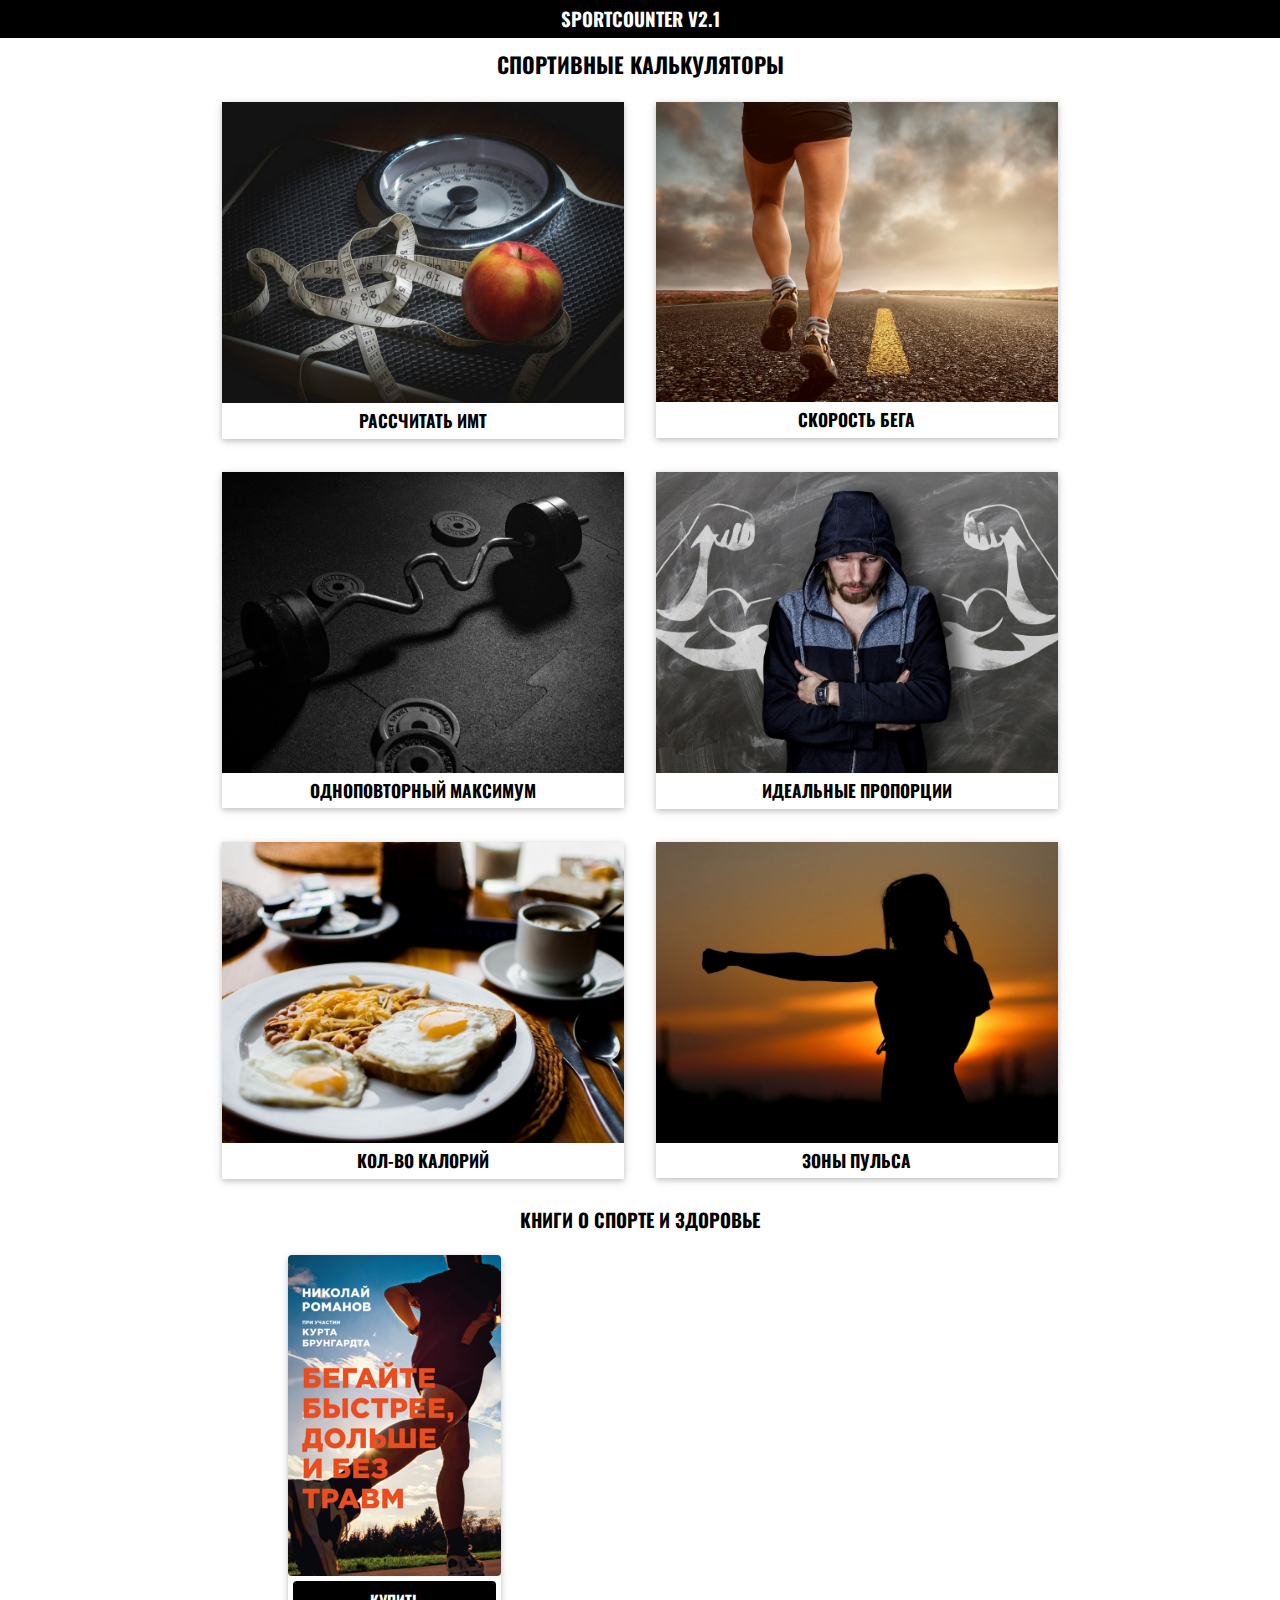
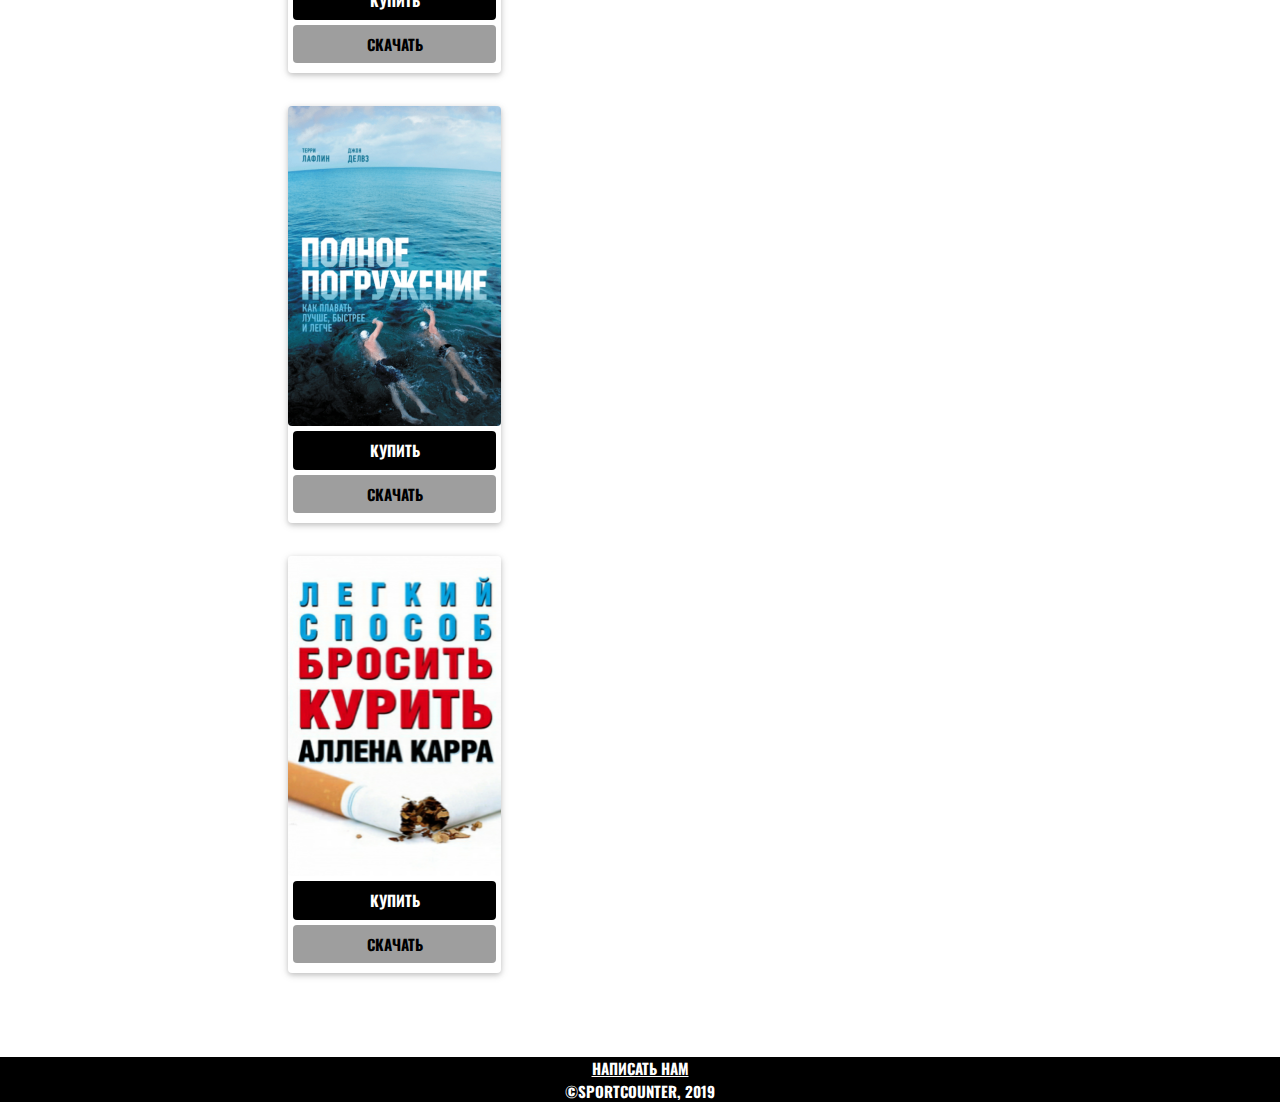
==== index.html @ d6e52f1c "Update index.html" ====
<!DOCTYPE html>
<html>
  <head>
    <meta charset="utf-8">
    <title>SportCounter</title>
    <meta charset="utf-8"> <meta http-equiv="X-UA-Compatible" content="IE=edge">
    <meta name="viewport" content="width=device-width, initial-scale=1">
    <link href="https://fonts.googleapis.com/css?family=Oswald&display=swap" rel="stylesheet">
    <link rel="stylesheet" href="https://www.w3schools.com/w3css/4/w3.css">
    <link rel="stylesheet" href="css/best.css">
    <link rel="shortcut icon" type="image/x-icon" href="logo.jpg"/>
  </head>
  <body>
    <header>
      SPORTCOUNTER v2.1
    </header>
    <article class="calculators w3-content" style="max-width:900px">
      <div class="name">
        Спортивные калькуляторы
      </div>
      <section class="w3-container">
        <div class="w3-panel w3-half">
          <div class="w3-card">
            <img src="1.jpg" alt="" width="100%">
            <div class="text">
              Рассчитать ИМТ
            </div>
          </div>
        </div>
        <div class="w3-panel w3-half">
          <div class="w3-card">
            <img src="2.jpg" alt="" width="100%">
            <div class="text">
              Скорость бега
            </div>
          </div>
        </div>
      </section>
      <section class="w3-container">
        <div class="w3-panel w3-half">
          <div class="w3-card">
            <img src="3.jpg" alt="" width="100%">
            <div class="text">
              Одноповторный максимум
            </div>
          </div>
        </div>
        <div class="w3-panel w3-half">
          <div class="w3-card">
            <img src="4.jpg" alt="" width="100%">
            <div class="text">
              Идеальные пропорции
            </div>
          </div>
        </div>
      </section>
      <section class="w3-container">
        <div class="w3-panel w3-half">
          <div class="w3-card">
            <img src="5.jpg" alt="" width="100%">
            <div class="text">
              Кол-во калорий
            </div>
          </div>
        </div>
        <div class="w3-panel w3-half">
          <div class="w3-card">
            <img src="6.jpg" alt="" width="100%">
            <div class="text">
              Зоны пульса
            </div>
          </div>
        </div>
      </section>
    </article>
    <article class="books w3-content" style="max-width:800px">
      <div class="name">
        Книги о спорте и здоровье
      </div>
      <section class="w3-container">
        <div class="w3-container">
        <div class="w3-panel w3-third">
          <div class="w3-card w3-round">
            <img src="20190611_145153.png" alt="" width="100%" class="w3-round">
            <div class="text">
            <button type="button" name="button" class="w3-btn w3-round w3-black" style="width:100%">
              КУПИТЬ
            </button><br>
            <button type="button" name="button" class="w3-btn w3-round w3-gray" style="width:100%">
              СКАЧАТЬ
            </button>
            </div>
          </div>
        </div>
          </div>
          <div class="w3-container">
        <div class="w3-panel w3-third">
          <div class="w3-card w3-round">
            <img src="20190611_145228.jpg" alt="" width="100%" class="w3-round">
            <div class="text">
            <button type="button" name="button" class="w3-btn w3-round w3-black" style="width:100%">
              КУПИТЬ
            </button><br>
            <button type="button" name="button" class="w3-btn w3-round w3-gray" style="width:100%">
              СКАЧАТЬ
            </button>
            </div>
          </div>
        </div>
            </div>
            <div class="w3-container">
        <div class="w3-panel w3-third">
          <div class="w3-card w3-round">
            <img src="20190611_145525.jpg" alt="" width="100%" class="w3-round">
            <div class="text">
            <button type="button" name="button" class="w3-btn w3-round w3-black" style="width:100%">
              КУПИТЬ
            </button><br>
            <button type="button" name="button" class="w3-btn w3-round w3-gray" style="width:100%">
              СКАЧАТЬ
            </button>
            </div>
          </div>
          </div>
        </div>
      </section>
    </article>
    <br><br><br>
    <footer>
      <a href="mailto:memmixer@yandex.ru">Написать нам</a>
      <div class="copyright">
        ©SPORTCOUNTER, 2019
      </div>
    </footer>
  </body>
</html>
---- css/best.css ----
body {
  font-family: 'Oswald', sans-serif;
  margin: 0;
  text-transform: uppercase;
  font-weight: bold;
  background-color: white;
  text-align: center;
}
.name {
  font-size: 125%;
  margin-top: 10px;
  margin-bottom: 5px;
}
header {
  background-color: black;
  color: white;
  padding: 5px;
  font-size: 125%;
}
.margin {
  margin-top: 15px;
  margin-bottom: 15px;
}
.text {
  padding: 5px;
}
footer {
  background-color: black;
  color: white;
}
.calculators {
  font-size: 115%;
}
.w3-btn {
  margin-bottom: 5px;
}
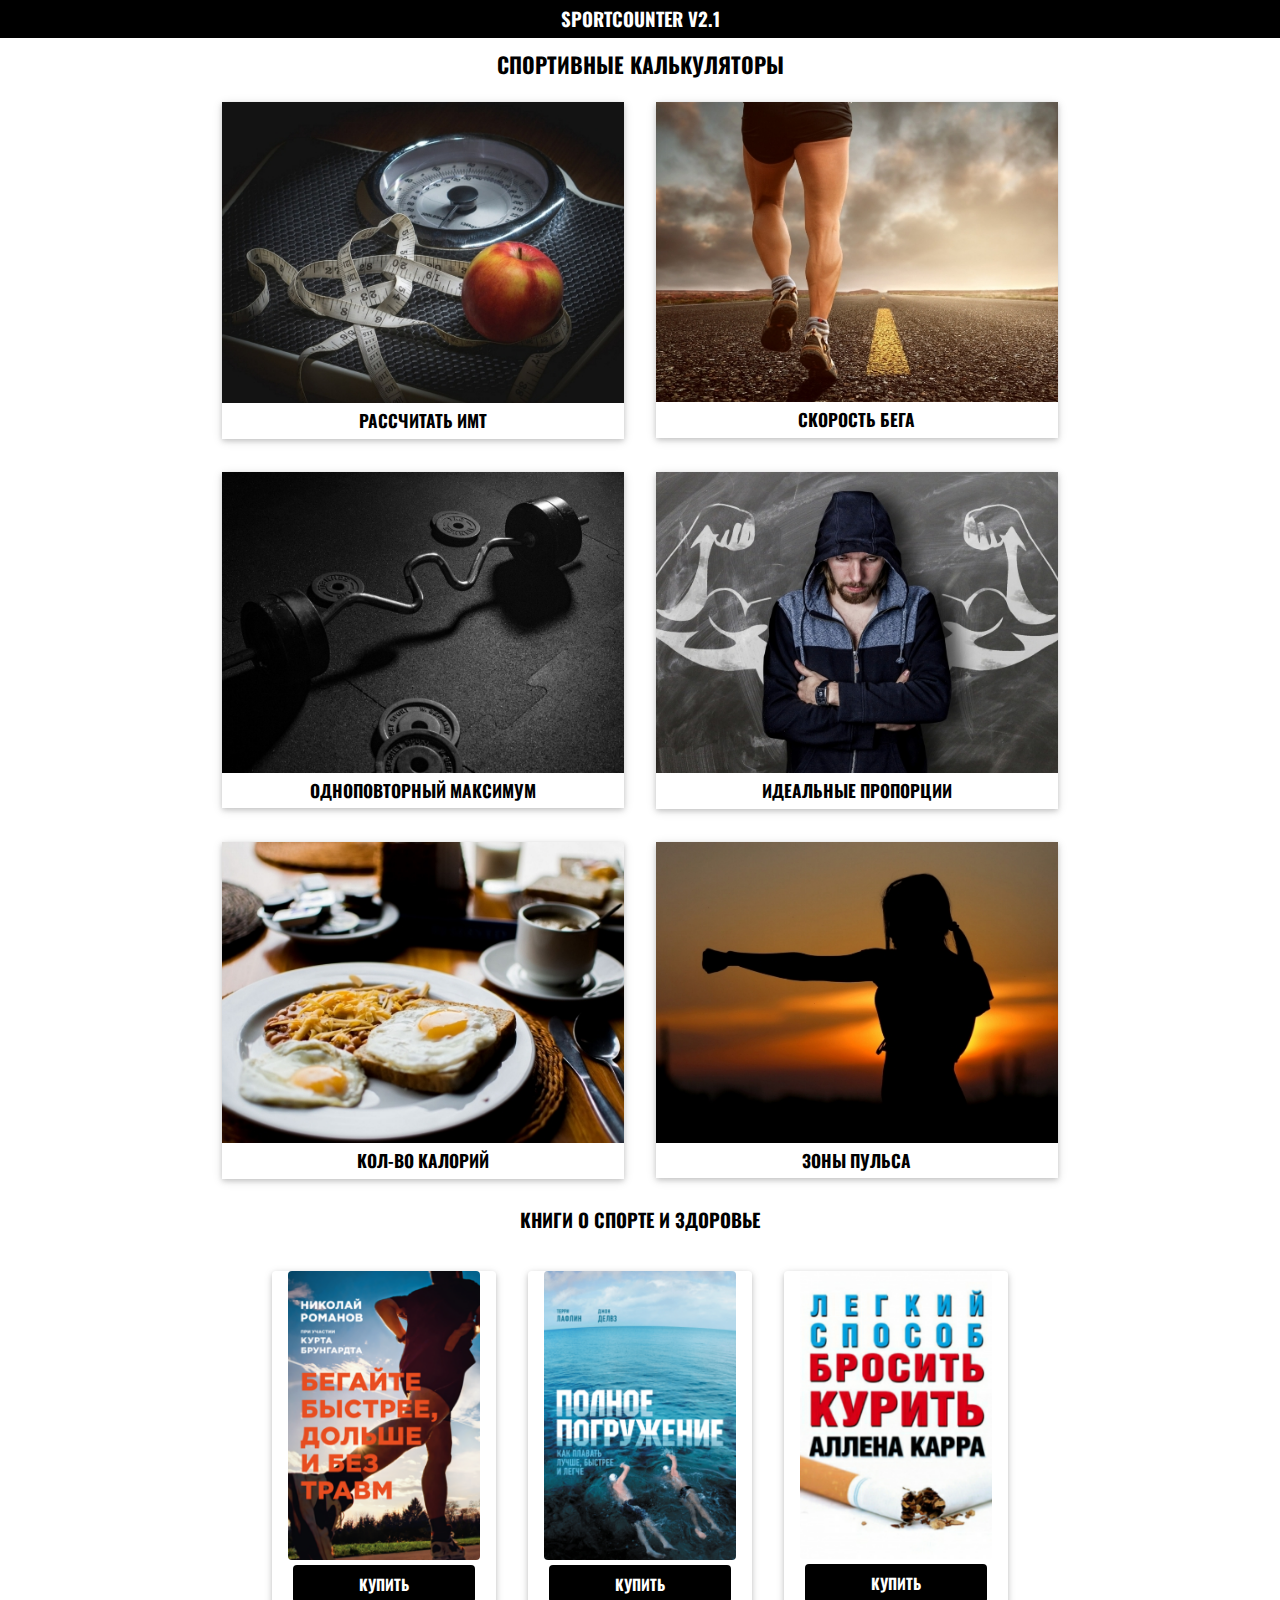
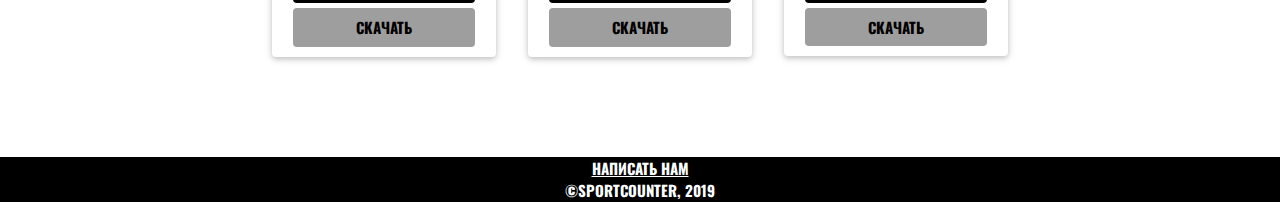
==== commit 5cf5af4c: "Update index.html" ====
--- a/index.html
+++ b/index.html
@@ -78,9 +78,9 @@
         Книги о спорте и здоровье
       </div>
       <section class="w3-container">
-        <div class="w3-container">
+        
         <div class="w3-panel w3-third">
-          <div class="w3-card w3-round">
+          <div class="w3-panel w3-card w3-round">
             <img src="20190611_145153.png" alt="" width="100%" class="w3-round">
             <div class="text">
             <button type="button" name="button" class="w3-btn w3-round w3-black" style="width:100%">
@@ -91,11 +91,9 @@
             </button>
             </div>
           </div>
-        </div>
           </div>
-          <div class="w3-container">
         <div class="w3-panel w3-third">
-          <div class="w3-card w3-round">
+          <div class="w3-panel w3-card w3-round">
             <img src="20190611_145228.jpg" alt="" width="100%" class="w3-round">
             <div class="text">
             <button type="button" name="button" class="w3-btn w3-round w3-black" style="width:100%">
@@ -105,12 +103,10 @@
               СКАЧАТЬ
             </button>
             </div>
-          </div>
         </div>
             </div>
-            <div class="w3-container">
         <div class="w3-panel w3-third">
-          <div class="w3-card w3-round">
+          <div class="w3-panel w3-card w3-round">
             <img src="20190611_145525.jpg" alt="" width="100%" class="w3-round">
             <div class="text">
             <button type="button" name="button" class="w3-btn w3-round w3-black" style="width:100%">
@@ -120,7 +116,6 @@
               СКАЧАТЬ
             </button>
             </div>
-          </div>
           </div>
         </div>
       </section>
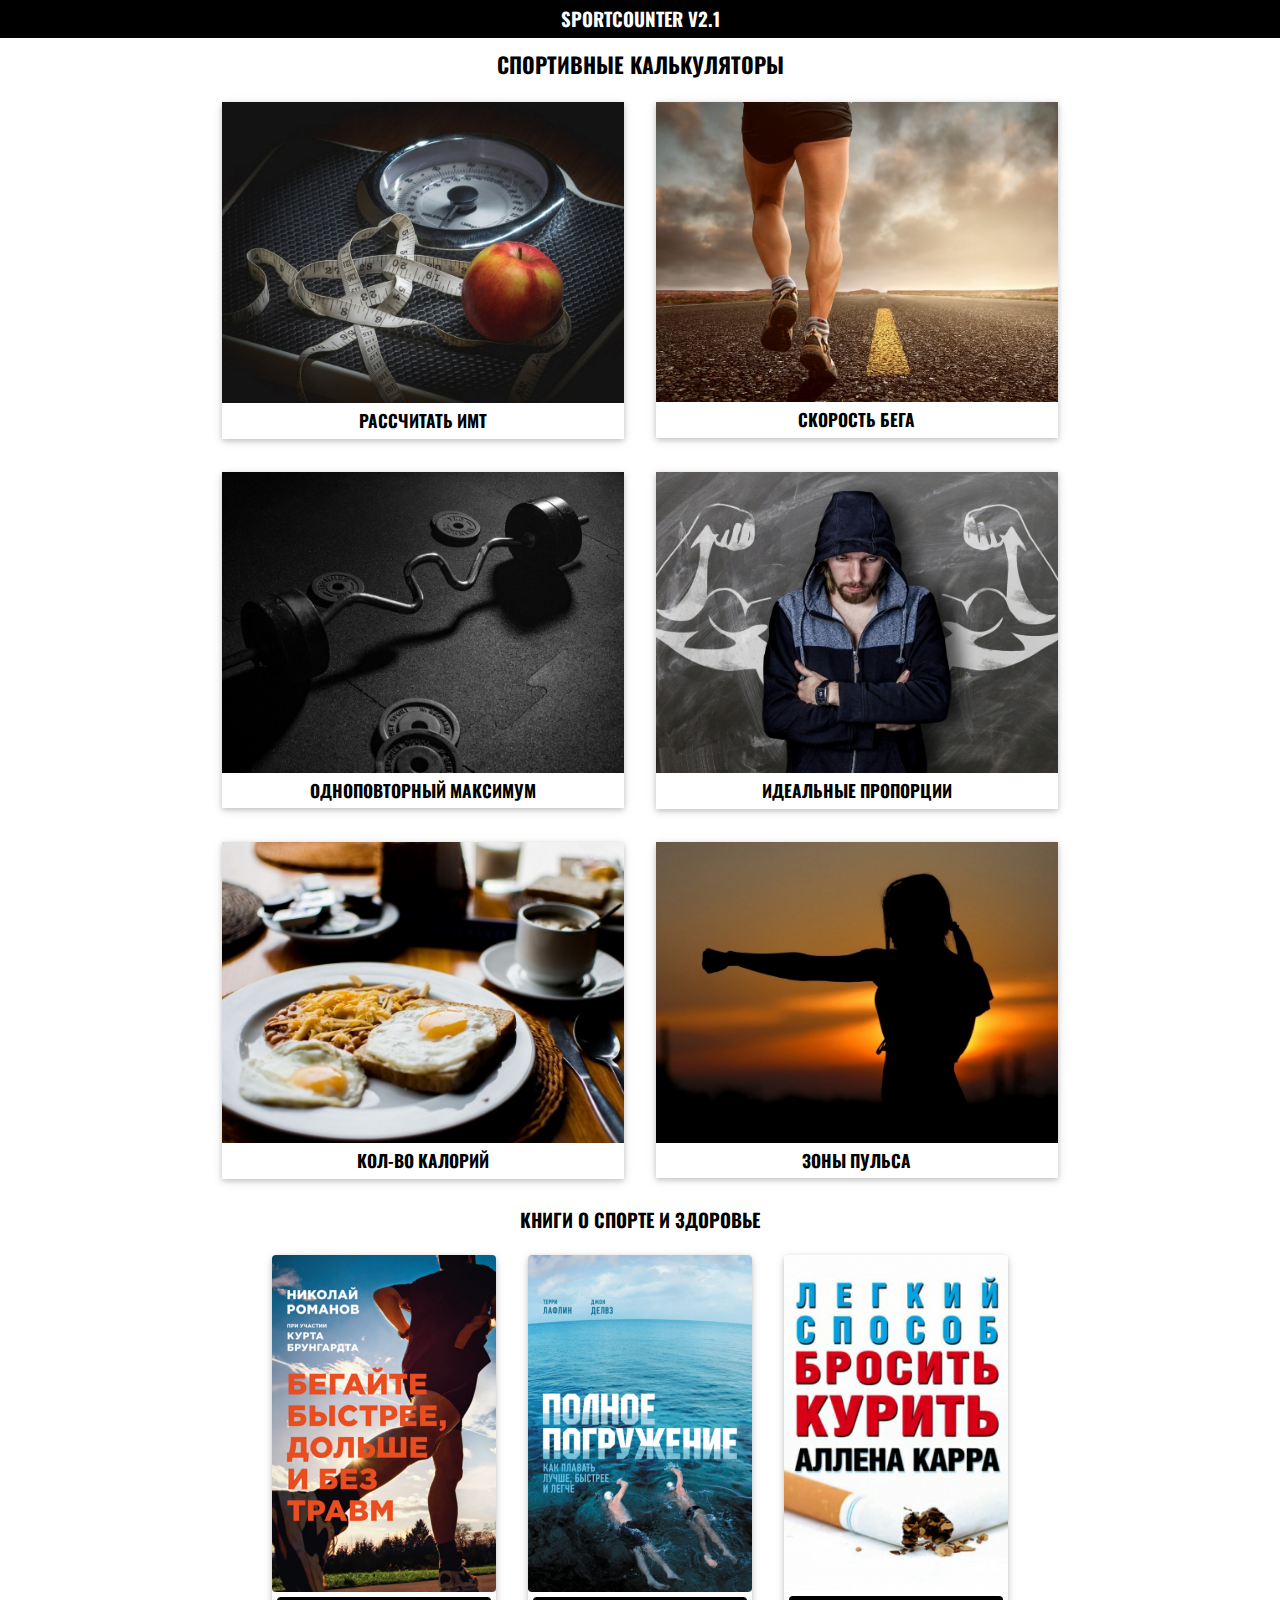
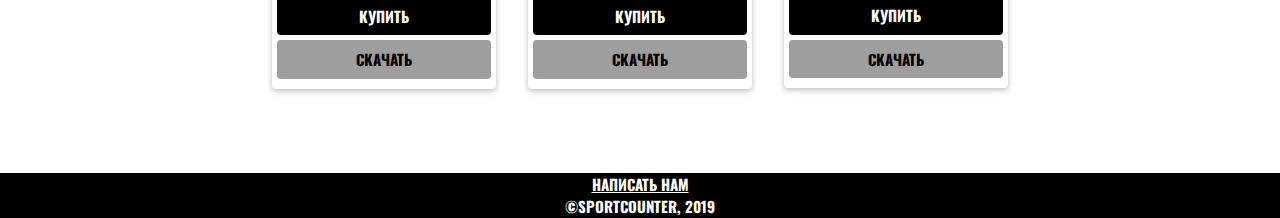
==== commit 962d1d89: "Update index.html" ====
--- a/index.html
+++ b/index.html
@@ -79,8 +79,8 @@
       </div>
       <section class="w3-container">
         
-        <div class="w3-panel w3-third">
-          <div class="w3-panel w3-card w3-round">
+        <div class="w3-panel w3-container w3-third">
+          <div class="w3-card w3-round">
             <img src="20190611_145153.png" alt="" width="100%" class="w3-round">
             <div class="text">
             <button type="button" name="button" class="w3-btn w3-round w3-black" style="width:100%">
@@ -92,8 +92,8 @@
             </div>
           </div>
           </div>
-        <div class="w3-panel w3-third">
-          <div class="w3-panel w3-card w3-round">
+        <div class="w3-panel w3-container w3-third">
+          <div class="w3-card w3-round">
             <img src="20190611_145228.jpg" alt="" width="100%" class="w3-round">
             <div class="text">
             <button type="button" name="button" class="w3-btn w3-round w3-black" style="width:100%">
@@ -105,8 +105,8 @@
             </div>
         </div>
             </div>
-        <div class="w3-panel w3-third">
-          <div class="w3-panel w3-card w3-round">
+        <div class="w3-panel w3-container w3-third">
+          <div class="w3-card w3-round">
             <img src="20190611_145525.jpg" alt="" width="100%" class="w3-round">
             <div class="text">
             <button type="button" name="button" class="w3-btn w3-round w3-black" style="width:100%">
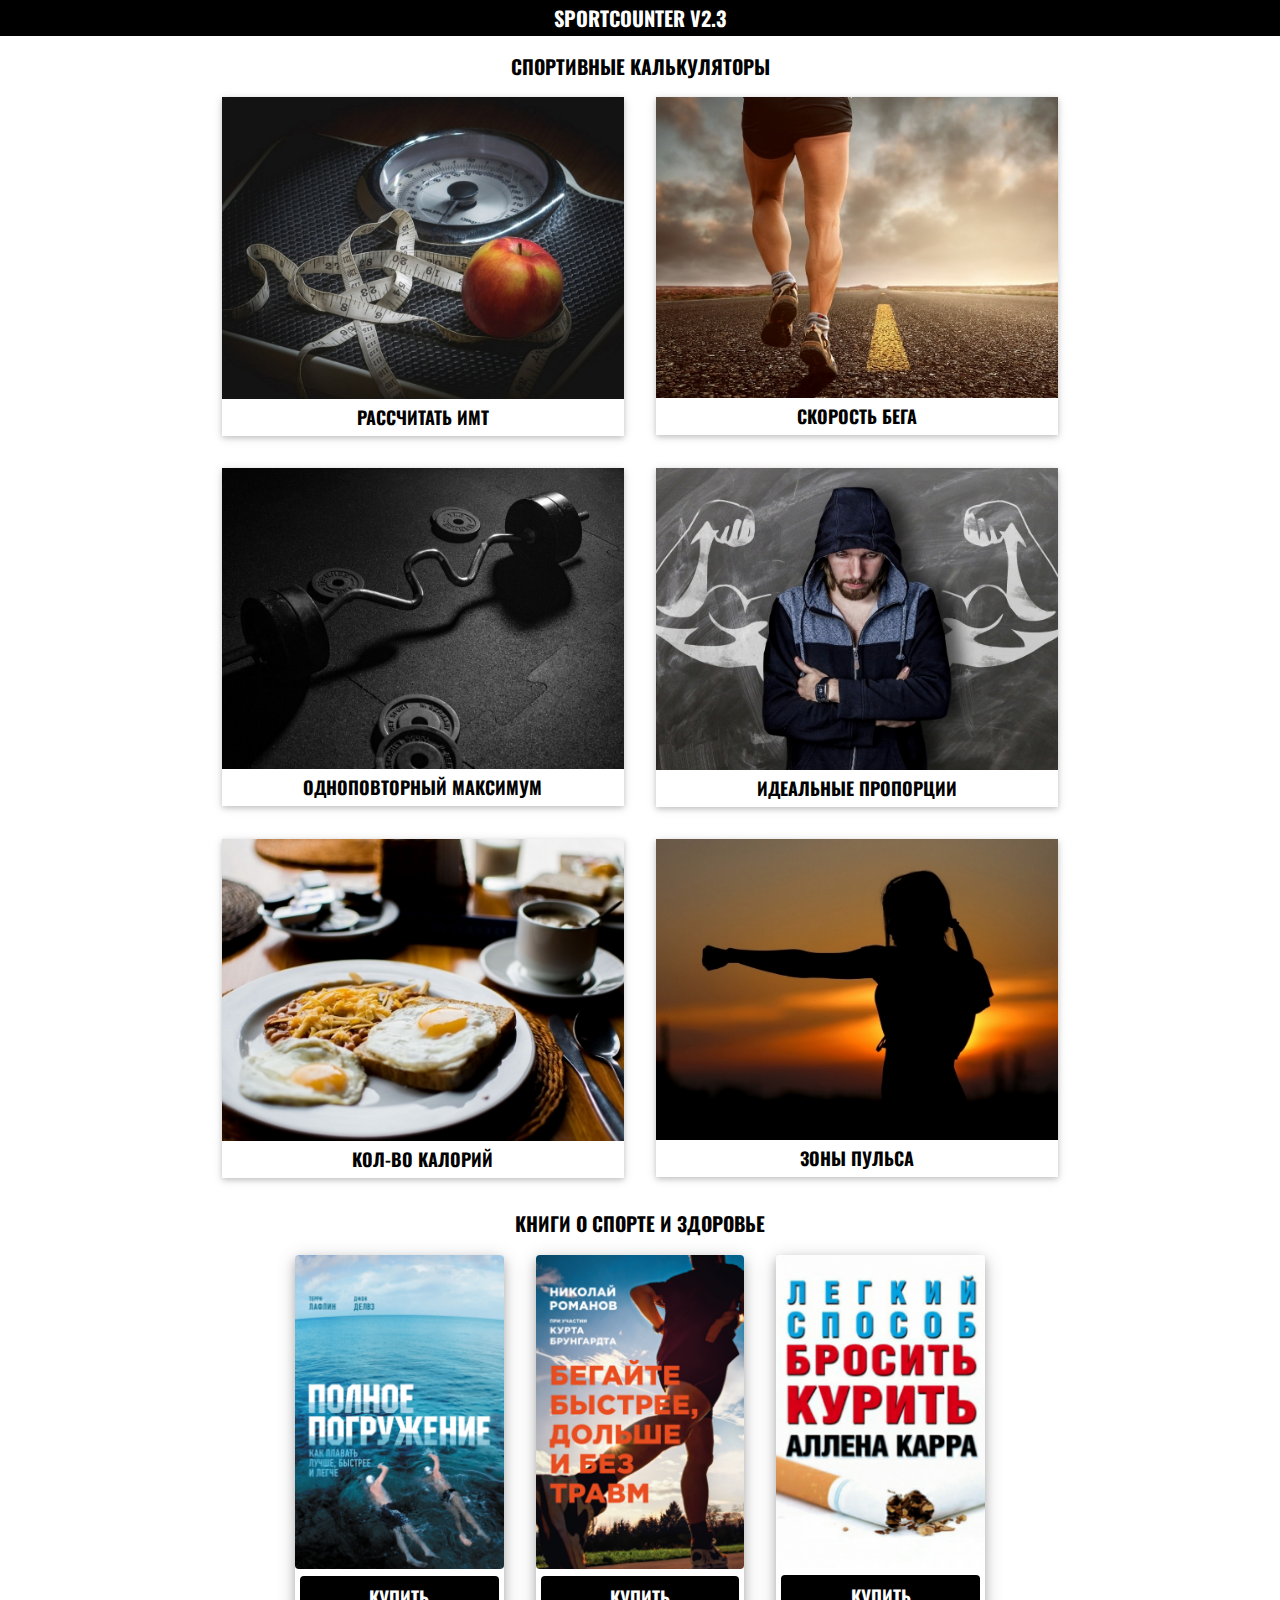
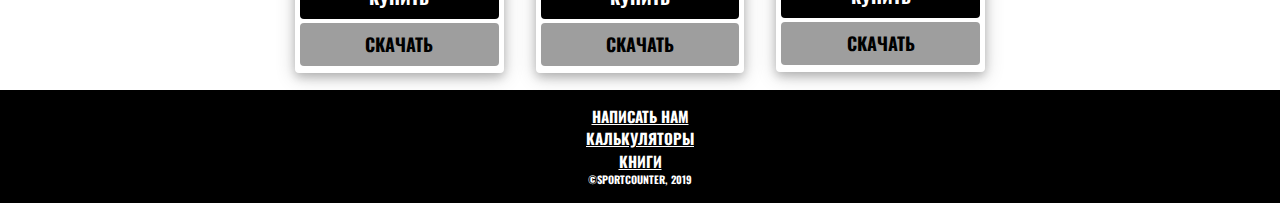
==== commit 2017038d: "Add files via upload" ====
--- a/index.html
+++ b/index.html
@@ -1,37 +1,37 @@
 <!DOCTYPE html>
 <html>
   <head>
-    <meta charset="utf-8">
-    <title>SportCounter</title>
-    <meta charset="utf-8"> <meta http-equiv="X-UA-Compatible" content="IE=edge">
-    <meta name="viewport" content="width=device-width, initial-scale=1">
-    <link href="https://fonts.googleapis.com/css?family=Oswald&display=swap" rel="stylesheet">
-    <link rel="stylesheet" href="https://www.w3schools.com/w3css/4/w3.css">
-    <link rel="stylesheet" href="css/best.css">
-    <link rel="shortcut icon" type="image/x-icon" href="logo.jpg"/>
+  <title>SportCounter</title>
+  <meta charset="utf-8">
+  <meta http-equiv="X-UA-Compatible" content="IE=edge">
+  <meta name="viewport" content="width=device-width, initial-scale=1">
+  <link rel="shortcut icon" type="image/x-icon" href="img/logo.jpg">
+  <link rel="stylesheet" href="https://www.w3schools.com/w3css/4/w3.css">
+  <link rel="stylesheet" type="text/css" href="css/styler.css">
+  <link href="https://fonts.googleapis.com/css?family=Oswald&display=swap" rel="stylesheet">
   </head>
   <body>
     <header>
-      SPORTCOUNTER v2.1
+      SportCounter v2.3
     </header>
-    <article class="calculators w3-content" style="max-width:900px">
-      <div class="name">
+    <article class="calculators w3-content" id="calculators" style="max-width:900px">
+      <section class="name w3-container">
         Спортивные калькуляторы
-      </div>
+      </section>
       <section class="w3-container">
         <div class="w3-panel w3-half">
           <div class="w3-card">
-            <img src="1.jpg" alt="" width="100%">
+            <img src="img/1.jpg" alt="" width="100%">
             <div class="text">
-              Рассчитать ИМТ
+            Рассчитать ИМТ
             </div>
           </div>
         </div>
         <div class="w3-panel w3-half">
           <div class="w3-card">
-            <img src="2.jpg" alt="" width="100%">
+            <img src="img/2.jpg" alt="" width="100%">
             <div class="text">
-              Скорость бега
+            Скорость бега
             </div>
           </div>
         </div>
@@ -39,17 +39,17 @@
       <section class="w3-container">
         <div class="w3-panel w3-half">
           <div class="w3-card">
-            <img src="3.jpg" alt="" width="100%">
+            <img src="img/3.jpg" alt="" width="100%">
             <div class="text">
-              Одноповторный максимум
+            Одноповторный максимум
             </div>
           </div>
         </div>
         <div class="w3-panel w3-half">
           <div class="w3-card">
-            <img src="4.jpg" alt="" width="100%">
+            <img src="img/4.jpg" alt="" width="100%">
             <div class="text">
-              Идеальные пропорции
+            Идеальные пропорции
             </div>
           </div>
         </div>
@@ -57,75 +57,71 @@
       <section class="w3-container">
         <div class="w3-panel w3-half">
           <div class="w3-card">
-            <img src="5.jpg" alt="" width="100%">
+            <img src="img/5.jpg" alt="" width="100%">
             <div class="text">
-              Кол-во калорий
+            Кол-во калорий
             </div>
           </div>
         </div>
         <div class="w3-panel w3-half">
           <div class="w3-card">
-            <img src="6.jpg" alt="" width="100%">
+            <img src="img/6.jpg" alt="" width="100%">
             <div class="text">
-              Зоны пульса
+            Зоны пульса
             </div>
           </div>
         </div>
       </section>
     </article>
-    <article class="books w3-content" style="max-width:800px">
-      <div class="name">
+    <article class="books w3-content" id="books" style="max-width:850px">
+      <section class="w3-container">
+      <section class="name">
         Книги о спорте и здоровье
-      </div>
+      </section>
       <section class="w3-container">
-        
-        <div class="w3-panel w3-container w3-third">
-          <div class="w3-card w3-round">
-            <img src="20190611_145153.png" alt="" width="100%" class="w3-round">
+      <section class="w3-container">
+      <section class="w3-container">
+        <div class="w3-panel w3-third">
+          <div class="w3-card-4 w3-round">
+            <img src="img/book1.jpg" alt="" width="100%" class="w3-round">
             <div class="text">
-            <button type="button" name="button" class="w3-btn w3-round w3-black" style="width:100%">
-              КУПИТЬ
-            </button><br>
-            <button type="button" name="button" class="w3-btn w3-round w3-gray" style="width:100%">
-              СКАЧАТЬ
-            </button>
-            </div>
-          </div>
-          </div>
-        <div class="w3-panel w3-container w3-third">
-          <div class="w3-card w3-round">
-            <img src="20190611_145228.jpg" alt="" width="100%" class="w3-round">
-            <div class="text">
-            <button type="button" name="button" class="w3-btn w3-round w3-black" style="width:100%">
-              КУПИТЬ
-            </button><br>
-            <button type="button" name="button" class="w3-btn w3-round w3-gray" style="width:100%">
-              СКАЧАТЬ
-            </button>
-            </div>
-        </div>
-            </div>
-        <div class="w3-panel w3-container w3-third">
-          <div class="w3-card w3-round">
-            <img src="20190611_145525.jpg" alt="" width="100%" class="w3-round">
-            <div class="text">
-            <button type="button" name="button" class="w3-btn w3-round w3-black" style="width:100%">
-              КУПИТЬ
-            </button><br>
-            <button type="button" name="button" class="w3-btn w3-round w3-gray" style="width:100%">
-              СКАЧАТЬ
-            </button>
+              <button type="button" class="w3-btn w3-round w3-black" >КУПИТЬ</button><br>
+              <button type="button" class="w3-btn w3-round w3-gray">СКАЧАТЬ</button>
             </div>
           </div>
         </div>
+        <div class="w3-panel w3-third">
+          <div class="w3-card-4 w3-round">
+            <img src="img/book2.png" alt="" width="100%" class="w3-round">
+            <div class="text">
+              <button type="button" class="w3-btn w3-round w3-black" >КУПИТЬ</button><br>
+              <button type="button" class="w3-btn w3-round w3-gray">СКАЧАТЬ</button>
+            </div>
+          </div>
+        </div>
+        <div class="w3-panel w3-third">
+          <div class="w3-card-4 w3-round">
+            <img src="img/book3.jpg" alt="" width="100%" class="w3-round">
+            <div class="text">
+              <button type="button" class="w3-btn w3-round w3-black" >КУПИТЬ</button><br>
+              <button type="button" class="w3-btn w3-round w3-gray">СКАЧАТЬ</button>
+            </div>
+          </div>
+        </div>
+        </section>
+      </section>
+      </section>
       </section>
     </article>
-    <br><br><br>
     <footer>
-      <a href="mailto:memmixer@yandex.ru">Написать нам</a>
-      <div class="copyright">
-        ©SPORTCOUNTER, 2019
-      </div>
+        <a href="mailto:memmixer@yandex.ru">Написать нам</a>
+        <div class="menu">
+          <a href="#calculators">Калькуляторы</a><br>
+          <a href="#books">Книги</a>
+        </div>
+        <div class="copyright">
+          ©SPORTCOUNTER, 2019
+        </div>
     </footer>
   </body>
 </html>
--- a/css/styler.css
+++ b/css/styler.css
@@ -0,0 +1,37 @@
+body {
+  background-color: white;
+  text-align: center;
+  margin: 0;
+  font-weight: bold;
+  text-transform: uppercase;
+  font-family: 'Oswald', sans-serif;
+}
+header {
+background-color: black;
+color: white;
+font-size: 135%;
+padding: 3px;
+}
+.name {
+  margin-top: 15px;
+  font-size: 130%;
+  color: black;
+}
+.text {
+  padding: 5px;
+  font-size: 120%;
+}
+button {
+  width: 100%;
+  margin-top: 2px;
+  margin-bottom: 2px;
+}
+.copyright {
+  font-size: 70%;
+}
+footer {
+  background-color: black;
+  color: white;
+  padding-bottom: 15px;
+  padding-top: 15px;
+}
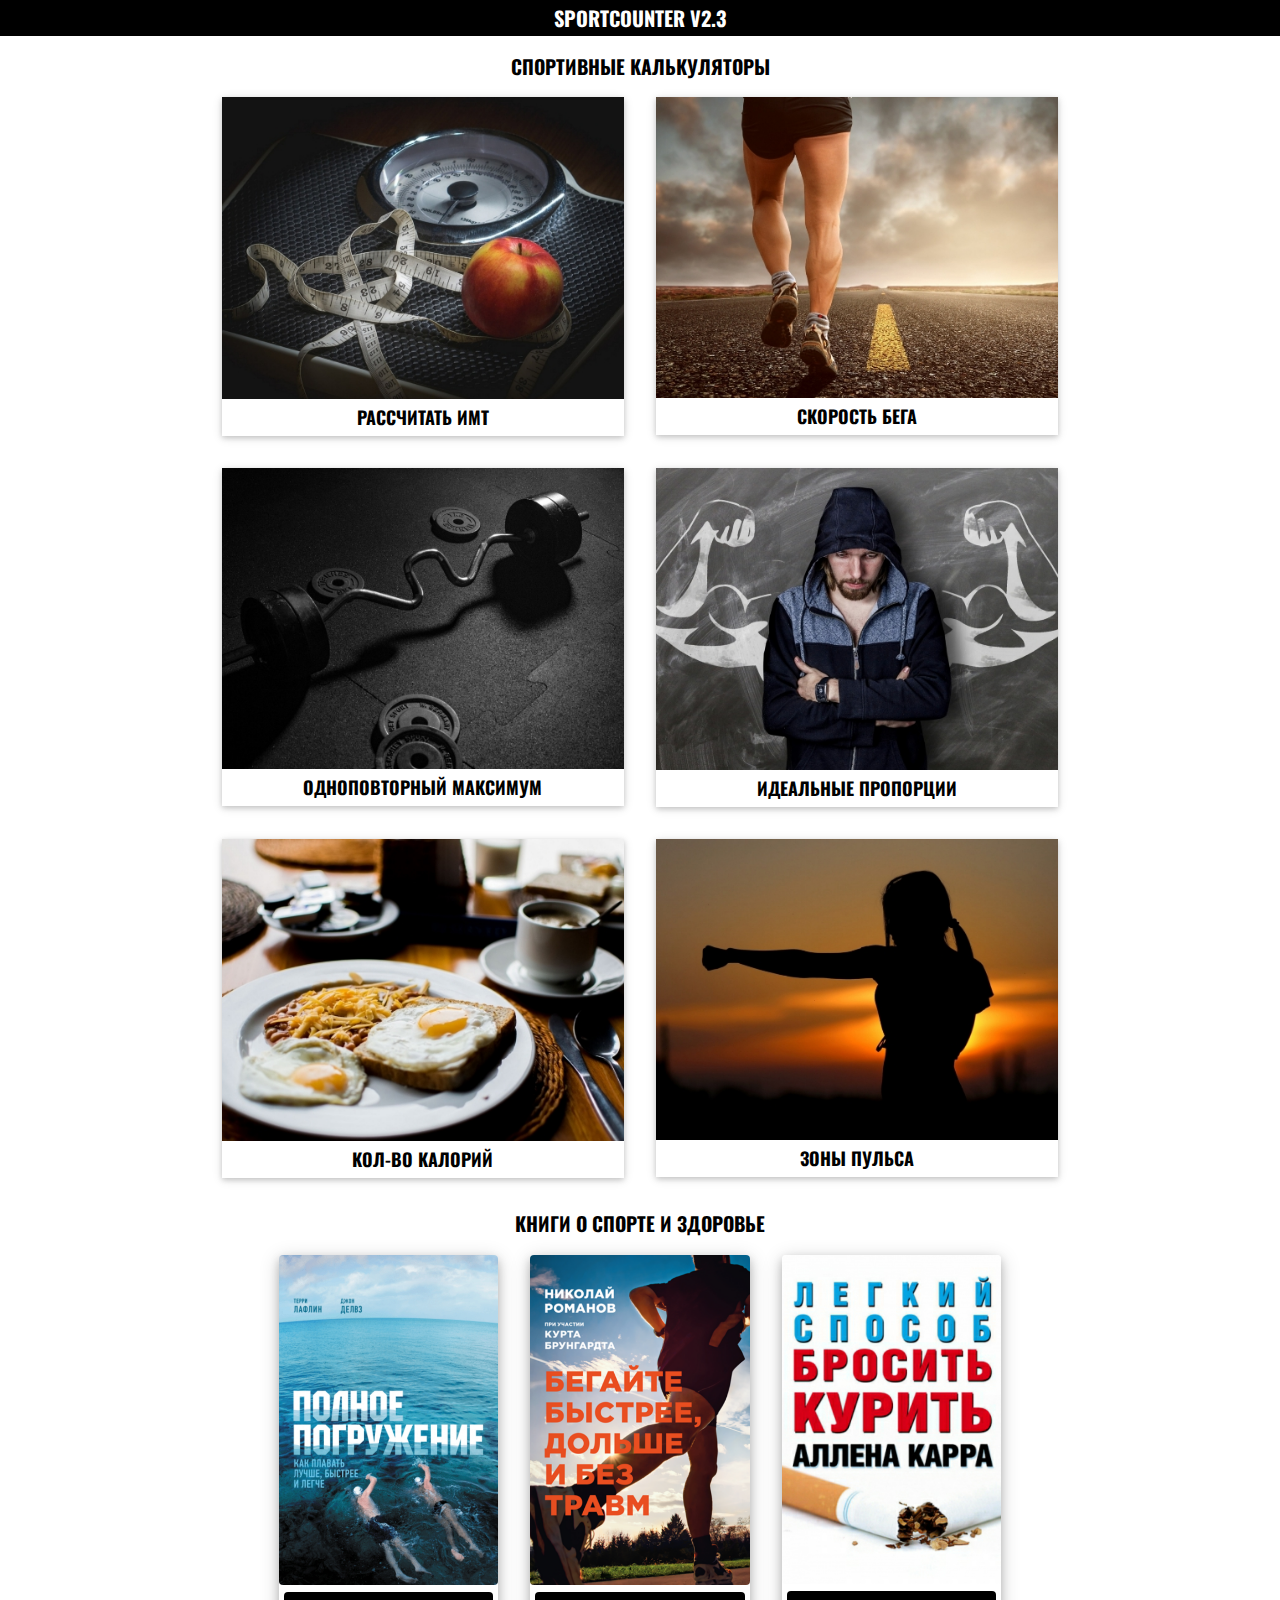
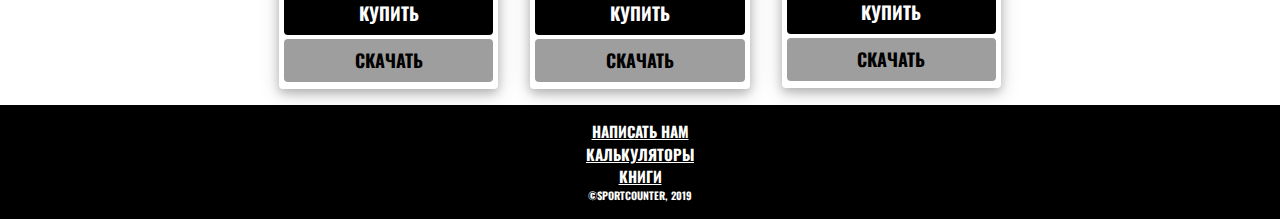
==== commit a01cd52c: "Update index.html" ====
--- a/index.html
+++ b/index.html
@@ -80,7 +80,6 @@
       </section>
       <section class="w3-container">
       <section class="w3-container">
-      <section class="w3-container">
         <div class="w3-panel w3-third">
           <div class="w3-card-4 w3-round">
             <img src="img/book1.jpg" alt="" width="100%" class="w3-round">
@@ -111,7 +110,6 @@
         </section>
       </section>
       </section>
-      </section>
     </article>
     <footer>
         <a href="mailto:memmixer@yandex.ru">Написать нам</a>
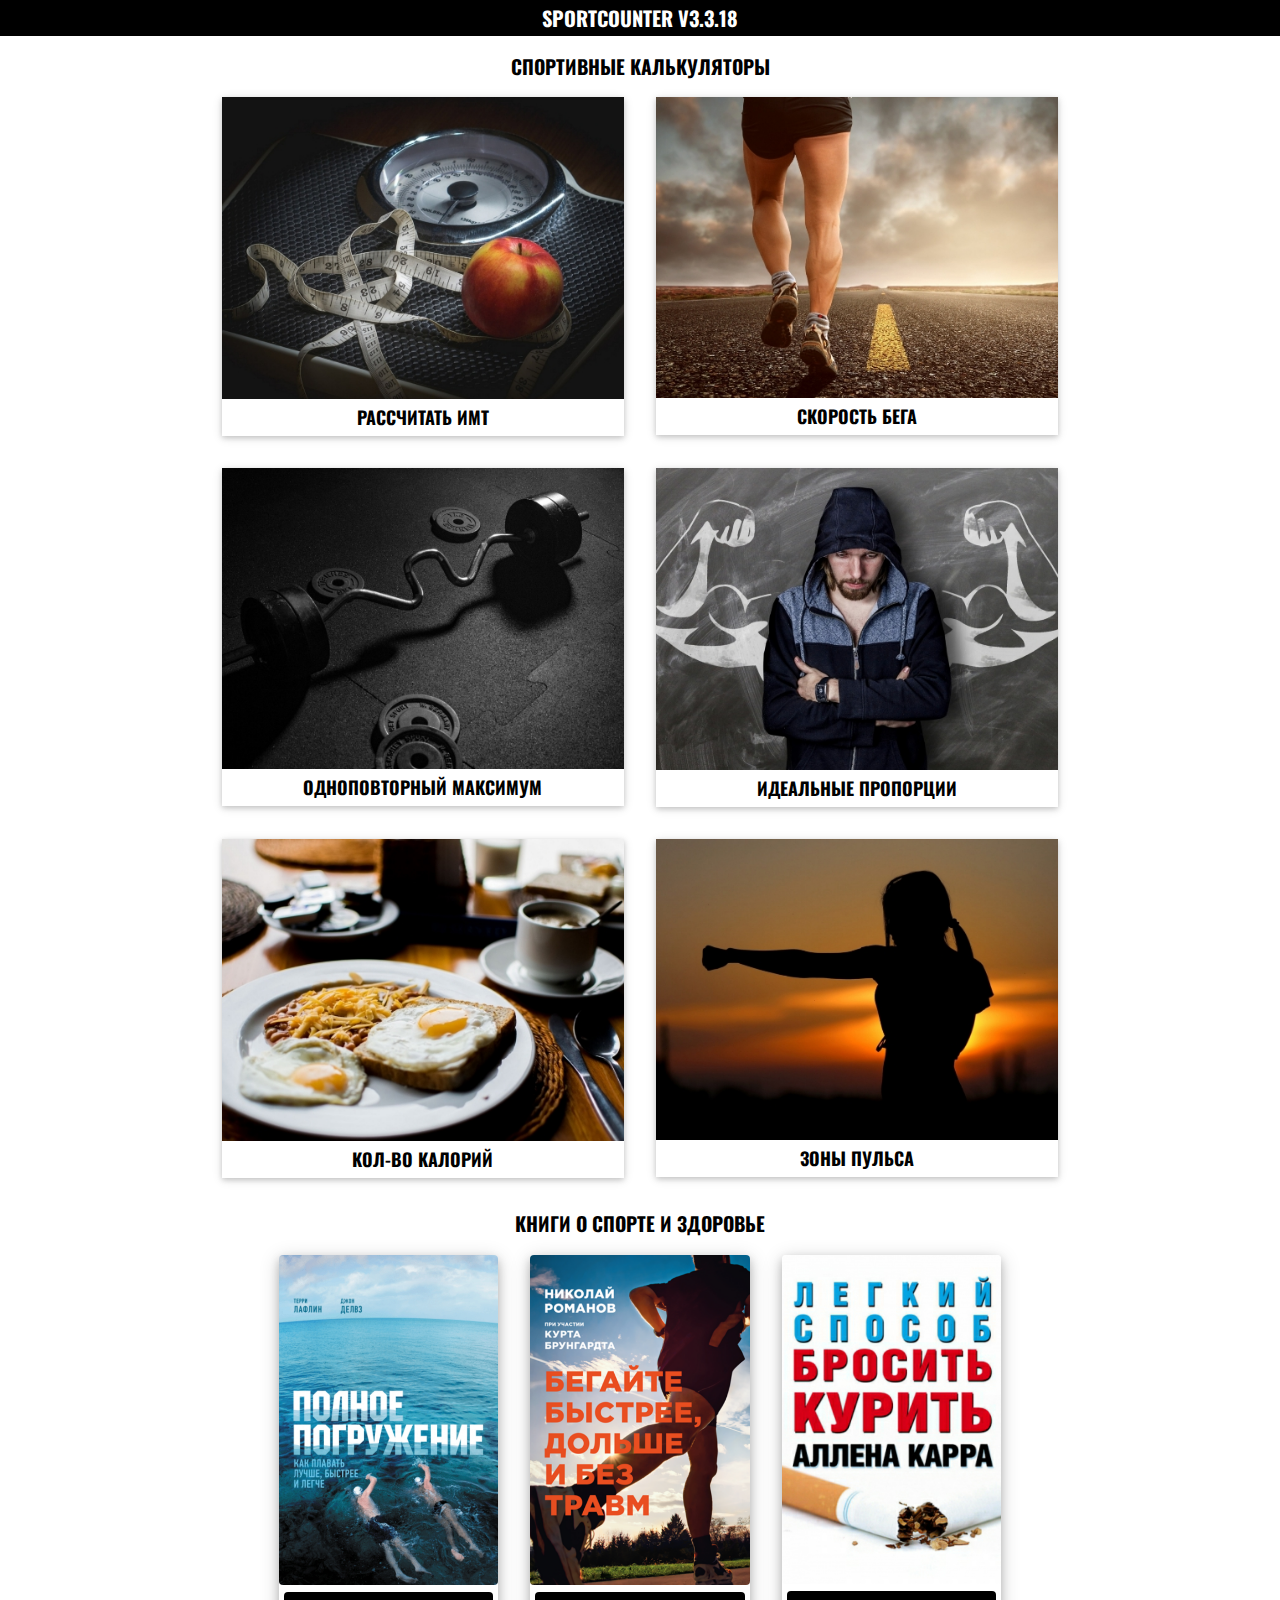
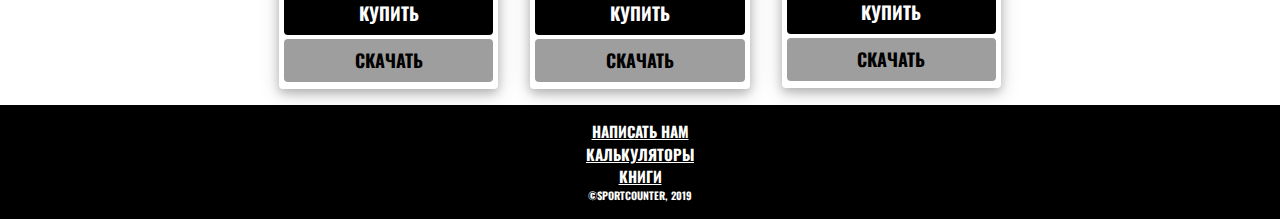
==== commit 0f179f2e: "Add files via upload" ====
--- a/index.html
+++ b/index.html
@@ -12,7 +12,7 @@
   </head>
   <body>
     <header>
-      SportCounter v2.3
+      SportCounter v3.3.18
     </header>
     <article class="calculators w3-content" id="calculators" style="max-width:900px">
       <section class="name w3-container">
@@ -21,17 +21,17 @@
       <section class="w3-container">
         <div class="w3-panel w3-half">
           <div class="w3-card">
-            <img src="img/1.jpg" alt="" width="100%">
+            <a href="imt.html"><img src="img/1.jpg" alt="" width="100%"></a>
             <div class="text">
-            Рассчитать ИМТ
+            <a href="imt.html">Рассчитать ИМТ</a>
             </div>
           </div>
         </div>
         <div class="w3-panel w3-half">
           <div class="w3-card">
-            <img src="img/2.jpg" alt="" width="100%">
+            <a href="speed.html"><img src="img/2.jpg" alt="" width="100%"></a>
             <div class="text">
-            Скорость бега
+            <a href="speed.html">Скорость бега</a>
             </div>
           </div>
         </div>
@@ -39,8 +39,8 @@
       <section class="w3-container">
         <div class="w3-panel w3-half">
           <div class="w3-card">
-            <img src="img/3.jpg" alt="" width="100%">
-            <div class="text">
+            <a href="max.html"><img src="img/3.jpg" alt="" width="100%"></a>
+            <a href="max.html"><div class="text"></a>
             Одноповторный максимум
             </div>
           </div>
@@ -84,8 +84,12 @@
           <div class="w3-card-4 w3-round">
             <img src="img/book1.jpg" alt="" width="100%" class="w3-round">
             <div class="text">
-              <button type="button" class="w3-btn w3-round w3-black" >КУПИТЬ</button><br>
-              <button type="button" class="w3-btn w3-round w3-gray">СКАЧАТЬ</button>
+              <a href="https://www.litres.ru/dzhon-delvz/polnoe-pogruzhenie-kak-plavat-luchshe-bystree-i-legche/">
+                <button type="button" class="w3-btn w3-round w3-black" >КУПИТЬ</button>
+              </a><br>
+              <a href="https://teleg.run/joinchat/AAAAAElzT_1LciFTiP_8jA">
+                <button type="button" class="w3-btn w3-round w3-gray">СКАЧАТЬ</button>
+              </a>
             </div>
           </div>
         </div>
@@ -93,8 +97,12 @@
           <div class="w3-card-4 w3-round">
             <img src="img/book2.png" alt="" width="100%" class="w3-round">
             <div class="text">
-              <button type="button" class="w3-btn w3-round w3-black" >КУПИТЬ</button><br>
-              <button type="button" class="w3-btn w3-round w3-gray">СКАЧАТЬ</button>
+              <a href="https://www.litres.ru/kurt-brungardt/begayte-bystree-dolshe-i-bez-travm/chitat-onlayn/">
+                <button type="button" class="w3-btn w3-round w3-black" >КУПИТЬ</button>
+              </a><br>
+              <a href="https://teleg.run/joinchat/AAAAAElzT_1LciFTiP_8jA">
+                <button type="button" class="w3-btn w3-round w3-gray">СКАЧАТЬ</button>
+              </a>
             </div>
           </div>
         </div>
@@ -102,8 +110,12 @@
           <div class="w3-card-4 w3-round">
             <img src="img/book3.jpg" alt="" width="100%" class="w3-round">
             <div class="text">
-              <button type="button" class="w3-btn w3-round w3-black" >КУПИТЬ</button><br>
-              <button type="button" class="w3-btn w3-round w3-gray">СКАЧАТЬ</button>
+              <a href="https://www.litres.ru/allen-karr/legkiy-sposob-brosit-kurit-126212/">
+                <button type="button" class="w3-btn w3-round w3-black" >КУПИТЬ</button>
+              </a><br>
+              <a href="https://teleg.run/joinchat/AAAAAElzT_1LciFTiP_8jA">
+                <button type="button" class="w3-btn w3-round w3-gray">СКАЧАТЬ</button>
+              </a>
             </div>
           </div>
         </div>
--- a/css/styler.css
+++ b/css/styler.css
@@ -35,3 +35,6 @@
   padding-bottom: 15px;
   padding-top: 15px;
 }
+article a{
+  text-decoration: none;
+}
